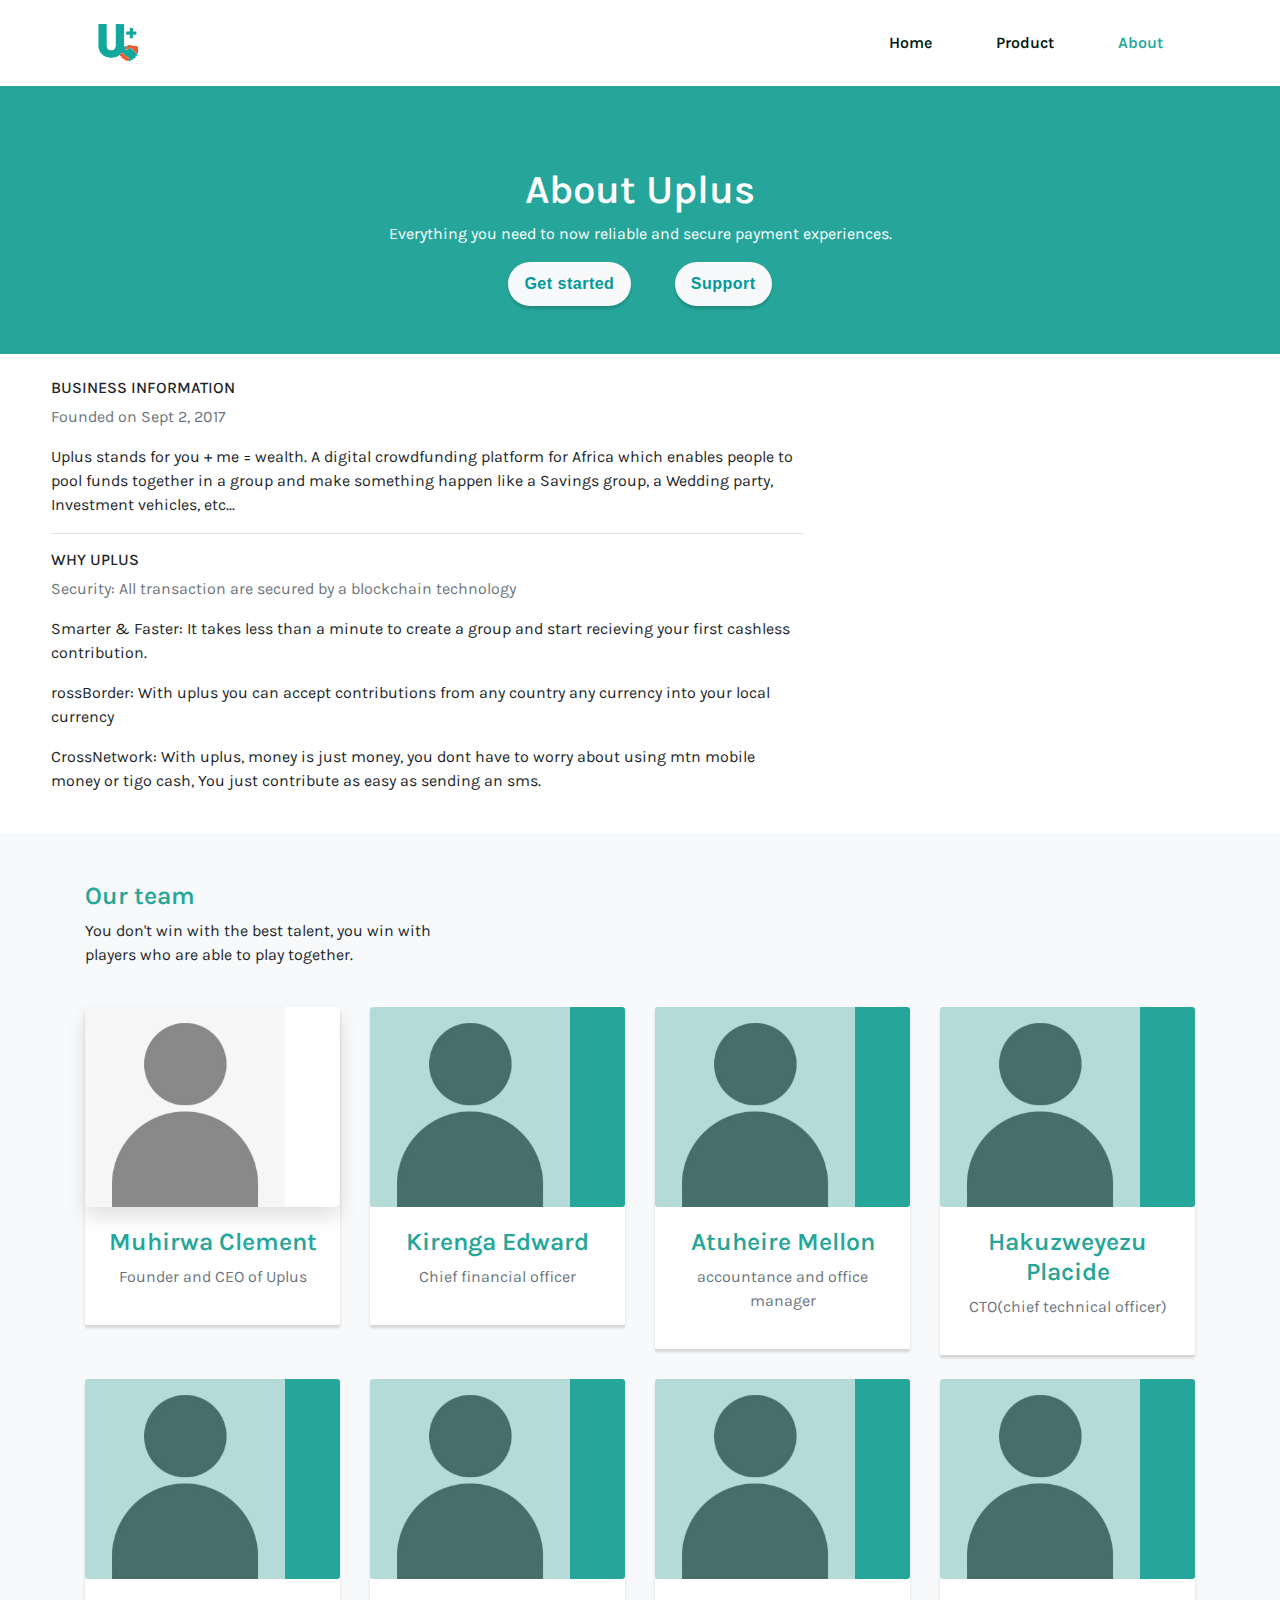
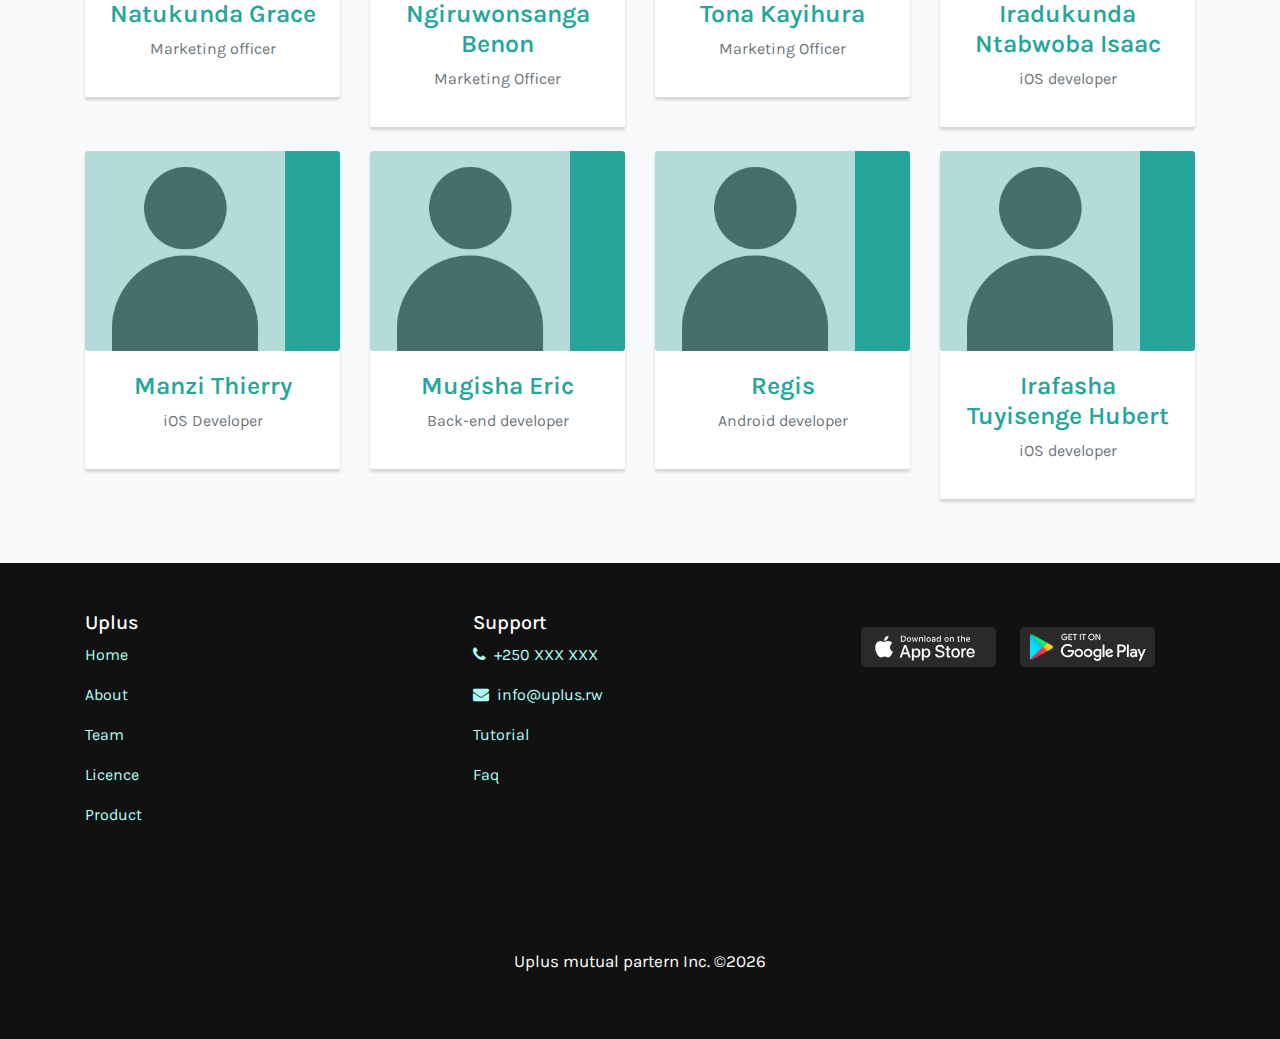
==== about.html @ 8af79e9e "now" ====
<!-- UPLUS MUTUAL PARTERNERS CO. -->

<!DOCTYPE html>
<html lang="en">
<head>
    <meta charset="UTF-8">
    <meta name="viewport" content="width=device-width, initial-scale=1.0">
    <meta http-equiv="X-UA-Compatible" content="ie=edge">
    <title>uplus</title>
    <link rel="stylesheet" href="css/bootstrap.min.css">
    <link rel="stylesheet" href="css/uplusui.css">
    <link rel="stylesheet" href="https://cdnjs.cloudflare.com/ajax/libs/animate.css/3.7.2/animate.min.css">
    <link rel="stylesheet" href="https://stackpath.bootstrapcdn.com/font-awesome/4.7.0/css/font-awesome.min.css">
    <link href="https://fonts.googleapis.com/css?family=Karla:400,700&display=swap" rel="stylesheet">
    <link href="https://fonts.googleapis.com/css?family=Source+Sans+Pro:300,400&display=swap" rel="stylesheet">
</head>
<!--Start of Tawk.to Script-->
<script type="text/javascript">
var Tawk_API=Tawk_API||{}, Tawk_LoadStart=new Date();
(function(){
var s1=document.createElement("script"),s0=document.getElementsByTagName("script")[0];
s1.async=true;
s1.src='https://embed.tawk.to/5d5e4c7f77aa790be3302cd3/default';
s1.charset='UTF-8';
s1.setAttribute('crossorigin','*');
s0.parentNode.insertBefore(s1,s0);
})();
</script>
<!--End of Tawk.to Script-->
<body data-spy="scroll" data-target="#main-nav">
<nav class="navbar navbar-expand-sm fixed-top" id="main-nav">
    <div class="container">
        <a href="#" class="navbar-brand">
          <img src="img/logo_main_3.png" alt="" class="img-fluid" style="height: 60px">
        </a>
        <button class="navbar-toggler" data-toggle="collapse" data-target="#navbarCollapse">
            <i class="fa fa-navicon" style="color:  #26a69a;"></i>
        </button>

        <div class="collapse navbar-collapse" id="navbarCollapse">
            <ul class="navbar-nav ml-auto">
                <li class="nav-item px-4"><a href="index.html" class="nav-link nav-default">Home</a></li>
                <li class="nav-item px-4"><a href="index.html#home-control" class="nav-link nav-default">Product</a></li>
                <li class="nav-item px-4"><a href="about.html" class="nav-link nav-default active">About</a></li>
            </ul>
        </div>

    </div>
</nav>

<section id="main-about" class="py-5 mt-5 bg-success">
      <div class="home-inner">
          <div class="container">
              <div class="justify-content-center">
                    <h3 class="h1 text-center heading-secondary text-white">About Uplus</h3>
                    <p class="text-white text-center paragraph-secondary mb-3">
                      Everything you need to now reliable and secure payment experiences.
                    </p>
                    <div class="d-flex justify-content-center">
                        <div class="px-2">
                           <a href="tutorial.html" class="nav-link nav-default btn btn-success btn-rounded bg-light"><font color="009999">Get started</font></a>
                        </div>
                        &nbsp;&nbsp;&nbsp;&nbsp;&nbsp;&nbsp;&nbsp;<div class="px-2">
                           <a href="support.html" class="nav-link nav-default btn btn-success btn-rounded bg-light"><font color="009999">Support</font></a>
                        </div>
                    </div>
              </div>
         </div>
      </div>
</section>

<section>
      <div class="container-fluid">
          <div class="row">
              <div class="col-xl-8 col-lg-8 col-md-7 py-4">
                    <div class="row justify-content-center">
                       <div class="col-md-11">
                          <h6 >BUSINESS INFORMATION</h6>

                          <p class="text-muted"> Founded on Sept 2, 2017</p>
                          <p>
                            Uplus stands for you + me = wealth. A digital crowdfunding platform for Africa which enables people to pool funds together in a group and make something happen like a Savings group, a Wedding party, Investment vehicles, etc...
                          </p>
                          <hr class="mb-3">
                          <h6 class="mb-2">WHY UPLUS</h6>
                        
                          <p class="text-muted">Security: All transaction are secured by a blockchain technology</p>
                          <p>
                            Smarter & Faster: It takes less than a minute to create a group and start recieving your first cashless contribution.
                          </p>
                          <p>
                            rossBorder: With uplus you can accept contributions from any country any currency into your local currency
                          </p>
                          <p>
                            CrossNetwork: With uplus, money is just money, you dont have to worry about using mtn mobile money or tigo cash, You just contribute as easy as sending an sms.
                          </p>
                       </div>
                    </div>
              </div>
             <!--  <div class="left-about col-xl-3 col-lg-4 col-md-5 py-2 d-none d-lg-block">
              </div> -->
          </div>
      </div>
</section>


<section id="team" class="py-5 bg-light">
    <div class="container">
          <div class="row mb-3">
              <div class="col-md-4">
                  <h3 class="heading-tertiary">Our team</h3>
                  <p class="paragraph-primary">
                    You don't win with the best talent, you win with players who are able to play together.
                  </p>
              </div>
          </div>
          <div class="row">
              <div class="col-md-3">
                  <div class="card card-default">
                    
                      <div class="card-team">
                          <img src="avatar.jpeg" class="img-card-top img-fluid img-card">
                      </div>                     
                      <div class="card-body text-center">
                          <h3 class="heading-tertiary">Muhirwa Clement</h3>
                          <p class="paragraph-secondary text-muted">Founder and CEO of Uplus</p>
                      </div>
                  </div>
              </div>
              <div class="col-md-3">
                  <div class="card card-default">
                      <div class="card-img">
                          <img src="avatar.jpeg" class="img-card-top img-fluid img-card">
                      </div>
                      <div class="card-body text-center">
                          <h3 class="heading-tertiary">Kirenga Edward </h3>
                          <p class="paragraph-secondary text-muted">Chief financial officer</p>
                      </div>
                  </div>
              </div>
              <div class="col-md-3">
                  <div class="card card-default">
                     <div class="card-img">
                          <img src="avatar.jpeg" class="img-card-top img-fluid img-card">
                      </div>
                      <div class="card-body text-center">
                          <h3 class="heading-tertiary">Atuheire Mellon</h3>
                          <p class="paragraph-secondary text-muted">accountance and office manager</p>
                      </div>
                  </div>
              </div>
              <div class="col-md-3">
                  <div class="card card-default">
                      <div class="card-img">
                          <img src="avatar.jpeg" class="img-card-top img-fluid img-card">
                      </div>

                      <div class="card-body text-center">
                          <h3 class="heading-tertiary">Hakuzweyezu Placide</h3>
                          <p class="paragraph-secondary text-muted">CTO(chief technical officer)</p>
                      </div>
                  </div>
              </div>
              <div class="col-md-3">
                  <div class="card card-default">
                      <div class="card-img">
                          <img src="avatar.jpeg" class="img-card-top img-fluid img-card">
                      </div>
                      <div class="card-body text-center">
                          <h3 class="heading-tertiary">Natukunda Grace</h3>
                          <p class="paragraph-secondary text-muted">Marketing officer</p>
                      </div>
                  </div>
              </div>
              <div class="col-md-3">
                  <div class="card card-default">
                      <div class="card-img">
                          <img src="avatar.jpeg" class="img-card-top img-fluid img-card">
                      </div>
                      <div class="card-body text-center">
                          <h3 class="heading-tertiary">Ngiruwonsanga Benon </h3>
                          <p class="paragraph-secondary text-muted">Marketing Officer</p>
                      </div>
                  </div>
              </div>

                            <div class="col-md-3">
                  <div class="card card-default">
                      <div class="card-img">
                          <img src="avatar.jpeg" class="img-card-top img-fluid img-card">
                      </div>
                      <div class="card-body text-center">
                          <h3 class="heading-tertiary">Tona Kayihura</h3>
                          <p class="paragraph-secondary text-muted">Marketing Officer</p>
                      </div>
                  </div>
              </div>


                <div class="col-md-3">
                  <div class="card card-default">
                      <div class="card-img">
                          <img src="avatar.jpeg" class="img-card-top img-fluid img-card">
                      </div>
                      <div class="card-body text-center">
                          <h3 class="heading-tertiary">Iradukunda Ntabwoba Isaac</h3>
                          <p class="paragraph-secondary text-muted">iOS developer</p>
                      </div>
                  </div>
                </div>

               <div class="col-md-3">
                  <div class="card card-default">
                      <div class="card-img">
                          <img src="avatar.jpeg" class="img-card-top img-fluid img-card">
                      </div>
                      <div class="card-body text-center">
                          <h3 class="heading-tertiary">Manzi Thierry</h3>
                          <p class="paragraph-secondary text-muted">iOS Developer</p>
                      </div>
                  </div>
              </div>
               <div class="col-md-3">
                  <div class="card card-default">
                      <div class="card-img">
                          <img src="avatar.jpeg" class="img-card-top img-fluid img-card">
                      </div>
                      <div class="card-body text-center">
                          <h3 class="heading-tertiary">Mugisha Eric</h3>
                          <p class="paragraph-secondary text-muted">Back-end developer</p>
                      </div>
                  </div>
              </div>

              <div class="col-md-3">
                  <div class="card card-default">
                      <div class="card-img">
                          <img src="avatar.jpeg" class="img-card-top img-fluid img-card">
                      </div>
                      <div class="card-body text-center">
                          <h3 class="heading-tertiary"> Regis</h3>
                          <p class="paragraph-secondary text-muted">Android developer</p>
                      </div>
                  </div>
              </div>
              <div class="col-md-3">
                  <div class="card card-default">
                      <div class="card-img">
                          <img src="avatar.jpeg" class="img-card-top img-fluid img-card">
                      </div>
                      <div class="card-body text-center">
                          <h3 class="heading-tertiary">Irafasha Tuyisenge Hubert</h3>
                          <p class="paragraph-secondary text-muted">iOS developer</p>
                      </div>
                  </div>
                </div>
                      </div>
                  </div>
              </div>
          </div>
    </div>
</section>
<!-- <section id="maps">
  <div class="mapouter"><div class="gmap_canvas"><iframe width="1080" height="1080" id="gmap_canvas" src="https://maps.google.com/maps?q=uplus%20rwanda&t=&z=17&ie=UTF8&iwloc=&output=embed" frameborder="0" scrolling="no" marginheight="0" marginwidth="0"></iframe><a href="https://www.pureblack.de/beste-wordpress-themes/"></a></div><style>.mapouter{position:relative;text-align:right;height:1080px;width:1080px;}.gmap_canvas {overflow:hidden;background:none!important;height:1080px;width:1080px;}</style></div>
</section> -->




<footer id="main-footer" class="bg-dark py-5">
    <div class="container">
        <div class="row" style="margin-bottom: 70px;">
            <div class="col-lg-4 mr-2 mb-2">
                    <h5 class="mb-2">Uplus</h5>
                    <ul class="list-unstyled" id="footer-nav">
                            <li class="list-item mb-3">
                                <a href="index.html#main-home" class="list-link">Home</a>
                            </li>
                            <li class="list-item mb-3">
                                    <a href="" class="list-link">About</a>
                            </li>
                            <li class="list-item mb-3">
                                    <a href="" class="list-link">Team</a>
                            </li>
                            <li class="list-item mb-3">
                                    <a href="" class="list-link">Licence</a>
                            </li>
                            <li class="list-item mb-3">
                                    <a href="index.html#home-control" class="list-link">Product</a>
                            </li>
                    </ul>
            </div>
            <div class="col-lg-4 mr-2 mb-2">
                    <h5 class="mb-2">Support</h5>
                    <ul class="list-unstyled">
                            <li class="list-item mb-3">
                                <a href="" class="list-link"><i class="fa fa-phone"></i>&nbsp; +250 XXX XXX</a>
                            </li>
                            <li class="list-item mb-3">
                                    <a href="info@uplus.rw" class="list-link"><i class="fa fa-envelope"></i>&nbsp; info@uplus.rw</a>
                            </li>
                            <li class="list-item mb-3">
                                    <a href="tutorial.html" class="list-link"> Tutorial</a>
                            </li>
                            <li class="list-item mb-3">
                                    <a href="" class="list-link">Faq</a>
                            </li>
                    </ul>
            </div>
            <div class="col-lg-2 mr-2 mb-2">



                    <div class="d-flex mt-3">
                        <a href="#" class="mr-4">
                            <img src="img/apple-store-en.svg" alt="" >
                        </a>
                         <a href="#">
                             <img src="img/google-store-en.svg" alt="" >
                         </a>
                    </div>
            </div>
    </div>
    <br>
    <div class="copyright mt-1">
        <p class="lead text-center copyright-1">Uplus mutual partern Inc. &copy;<span id="year"></span></p>
    </div>
</footer>

<script src="css/jquery.min.js"></script>
<script src="css/bootstrap.bundle.min.js"></script>
<script src="https://cdnjs.cloudflare.com/ajax/libs/wow/1.1.2/wow.min.js"></script>
<script src="js/app.js"></script>
</body>
</html>
---- css/uplusui.css ----
body{
    font-family: Karla,sans-serif;
}


/* SECTIONS */

.home-inner{
    padding-top:70px;
}
.navbar{
    /* background: #0c9b4f0e; */
   background: rgb(255, 255, 255);
}

#main-home{
    background:  rgba(255, 255, 255, 0.959);
}

#home-groups{
    background: rgba(12, 155, 79, 0.198);
    padding-top: 60px;
    padding-bottom: 20px;
}

#home-control{
    background: rgba(255, 255, 255, 0.767);
    border-top: 2px dashed #f5f5f5;
    padding-top: 60px;
    padding-bottom: 60px;
}

#home-providers{
    background-color: #26a69a;
    padding-top: 30px;
    padding-bottom: 30px;
    /* border-top: 3px dashed #f5f5f5; */
}

#home-providers .heading-secondary{
    color: #fff !important;
}

#home-providers .paragraph-secondary{
    color: #fff !important;
}

#form-inner{
    padding-top: 90px;
}

.bg-dark{
    background-color: #111;
    color: #fff;
}

/* TYPOGRAPH */
.heading-primary{
    font-size: 65px;
    font-weight: 800;
    color: rgb(1, 24, 12);
}

.heading-secondary{
    font-size: 40px;
    font-weight: 600;
    color: rgb(1, 24, 12);
}

.heading-tertiary{
     font-size: 25px;
    font-weight: 600;
    color:#26a69a;
}

.paragrap-primary{
    font-size: 30px;
    font-family: Source Sans Pro;
    font-weight: 300;
    letter-spacing: 1px;
}

.paragrap-secondary{
    font-size: 17px;
    font-family: Source Sans Pro;
    font-weight: 400;
    letter-spacing: 1px;
}

.icon-primary{
    color: #26a69a;
}

.list-dark{
    font-weight: 800;
    font-family: Source Sans Pro,sans-serif;
}

.nav-default{
    color: rgb(1, 24, 12);
    font-weight: 600;
}

.nav-link.active{
    color:#26a69a;
}

#main-footer .list-item .list-link{
    color:#aefff7;
    font-weight: 400;
}

#main-footer .list-item .list-link:hover{
    border-bottom: 1px dashed #aefff7; 
    text-decoration: none;
    color:#aefff7;
    font-weight: 400;
}

.left-about{
    background-image: url(../img/car2.jpg);
    width: 100%;
    background-position: center;
    background-size: cover;
}

.copyright-1{
    font-weight: 400;
    font-size: 17px;
}

.btn-success{
    text-decoration: none;
    color: #fff;
    background-color: #26a69a;
    text-align: center;
    letter-spacing: .5px;
    border: none;
    border-radius: 5px;
    font-family: Nunito,sans-serif;
    font-weight:600;
    box-shadow: 0 0 0 0 rgba(0, 0, 0, 0.144), 0 3px 3px 0 rgba(0, 0, 0, 0.15) !important;
    padding: .263rem .85rem;
    border: 1px solid transparent;
}
.bg-success{
     background-color: #26a69a !important;
}
.text-success{
    color: #26a69a !important;
}

.btn{
     padding: .563rem .95rem !important;
}

.btn-rounded{
    border-radius: 100px;
}

.btn-app{
    text-decoration: none;
    color: #fff;
    font-size: 14px;
    text-align: center;
    letter-spacing: .5px;
    color:#021a17;
    font-weight: 500;
    border-radius: 100px;
    border: 1px solid #078073;
    font-family: Nunito,sans-serif;
    font-weight:600;
    padding: .863rem 3rem;
}

.btn-app:hover{
    background:#078073;
    color: #fff;
    border: 1px solid transparent;
    box-shadow: 0 0 0 0 rgba(0, 0, 0, 0.144), 0 3px 3px 0 rgba(0, 0, 0, 0.15) !important;
}

.btn-success:hover{
    border:1px dashed #aefff7;
    background: #03463f;
}

.btn-white{
    text-decoration: none;
    color:#26a69a;
    background-color: #fff;
    text-align: center;
    letter-spacing: .5px;
    border: none;
    border-radius: 4px;
    font-family: Nunito,sans-serif;
    font-weight:600;
    padding: .363rem .85rem;
    box-shadow: 0 0 0 0 rgba(0, 0, 0, 0.144), 0 3px 3px 0 rgba(0, 0, 0, 0.15) !important;
}

/* DIVISIONS */
.card-default{
    position: relative;
    margin: 0.5rem 0 1rem 0;
    background-color: #fff;
    box-shadow: 0 0 0 0 rgba(0, 0, 0, 0.144), 0 3px 3px 0 rgba(0, 0, 0, 0.15) !important;
    border-radius: 2px;
    border:none;
}

.form-default{
    border:none;
    border-radius:0 !important;
   border-bottom: 1px solid #26a69a !important;
   font-family: Fira sans,sans-serif;
   font-size: 20px;
}

.form-default::placeholder{
    color: #0f5c54;
    font-family: Nunito,sans-serif;
    font-size: 16px;
}

.form-default:focus{
    color:#011413;
    background-color: transparent;
    border-color: transparent;
    outline: 0;
    box-shadow: none !important;
}

.uplus-card-header{
    background: #fff;
    box-shadow: 0 0 0 0 rgba(0, 0, 0, 0.068), 0 3px 3px 0 rgba(0, 0, 0, 0.089) !important;
    border: none;
}

.uplus-card-header a{
    color: #26a69a;
    font-weight: 700;
    text-transform: uppercase;
    font-size: 13px;
}

.uplus-card-body{
    background: rgba(241, 240, 240, 0.815);
    box-shadow: 0 0 0 0 rgba(0, 0, 0, 0.068), 0 3px 3px 0 rgba(0, 0, 0, 0.089) !important;
    font-size: 15px;
    font-weight: 500;
}

/* .img-showcase{
    transform:rotate(-360deg);
} */

#accordion .card{
    border: 1px solid #aefff73a;
}

.img-card{
    height: 200px;
    opacity: .7;
}

.card-team{
    border: none;
    background: #fff;
    position: relative;
    border-radius: 5px;
    box-shadow: 0 10px 20px rgba(0,0,0,0.125);
}


.card-img{
    background: #26a69a;
}

.slick-arrow{
   background: #26a69a !important;
}




/*media queries*/
@media(max-width : 768px){
    .heading-primary{
        font-size: 40px;
    }

    .heading-secondary{
        font-size: 20px;
    }

    .paragraph-primary{
        font-size: 18px;
    }

    .paragraph-secondary{
        font-size: 17px;
    }

    .home-inner{
        padding-top: 10px;
    }

    .img-showcase{
        width: 90%;
    }

    .h5{
        font-size: 1.10rem;
    }

    .btn-success{
        padding: .163rem .45rem;
        font-size: 18px;
        text-transform: lowercase;
    }

    .img-tuto{
        width: 50%;
        display: block;
        margin: 0 auto;
    }
}

a:hover{
    text-decoration: none;
}

.h5{
    padding-bottom: 6px;
    border-bottom: 1px solid #fff;
}


@media(max-width:890px){
    .heading-primary{
        font-size: 45px;
    }

    .paragraph-primary{
        font-size: 20px;
    }
    .heading-secondary{
        font-size: 20px;
    }

    .home-inner{
        padding-top: 30px;
    }
    .img-showcase{
        width: 80%;
    }

    .btn-app{
        padding: .663rem 1rem;
    }
    .btn-success{
        padding: .263rem .65rem;
        font-size: 18px;
        text-transform: lowercase;
    }

    .img-main{
        display: block;
        margin: 0 auto;
    }
}

.img-main{
    width: 80%;
}

@media(max-width:1024px){
    .heading-primary{
        font-size: 45px;
    }

    .paragraph-primary{
        font-size: 20px;
    }

    .heading-secondary{
        font-size: 20px;
    }

    .home-inner{
        padding-top: 30px;
    }
    .img-showcase{
        width: 80%;
    }
}
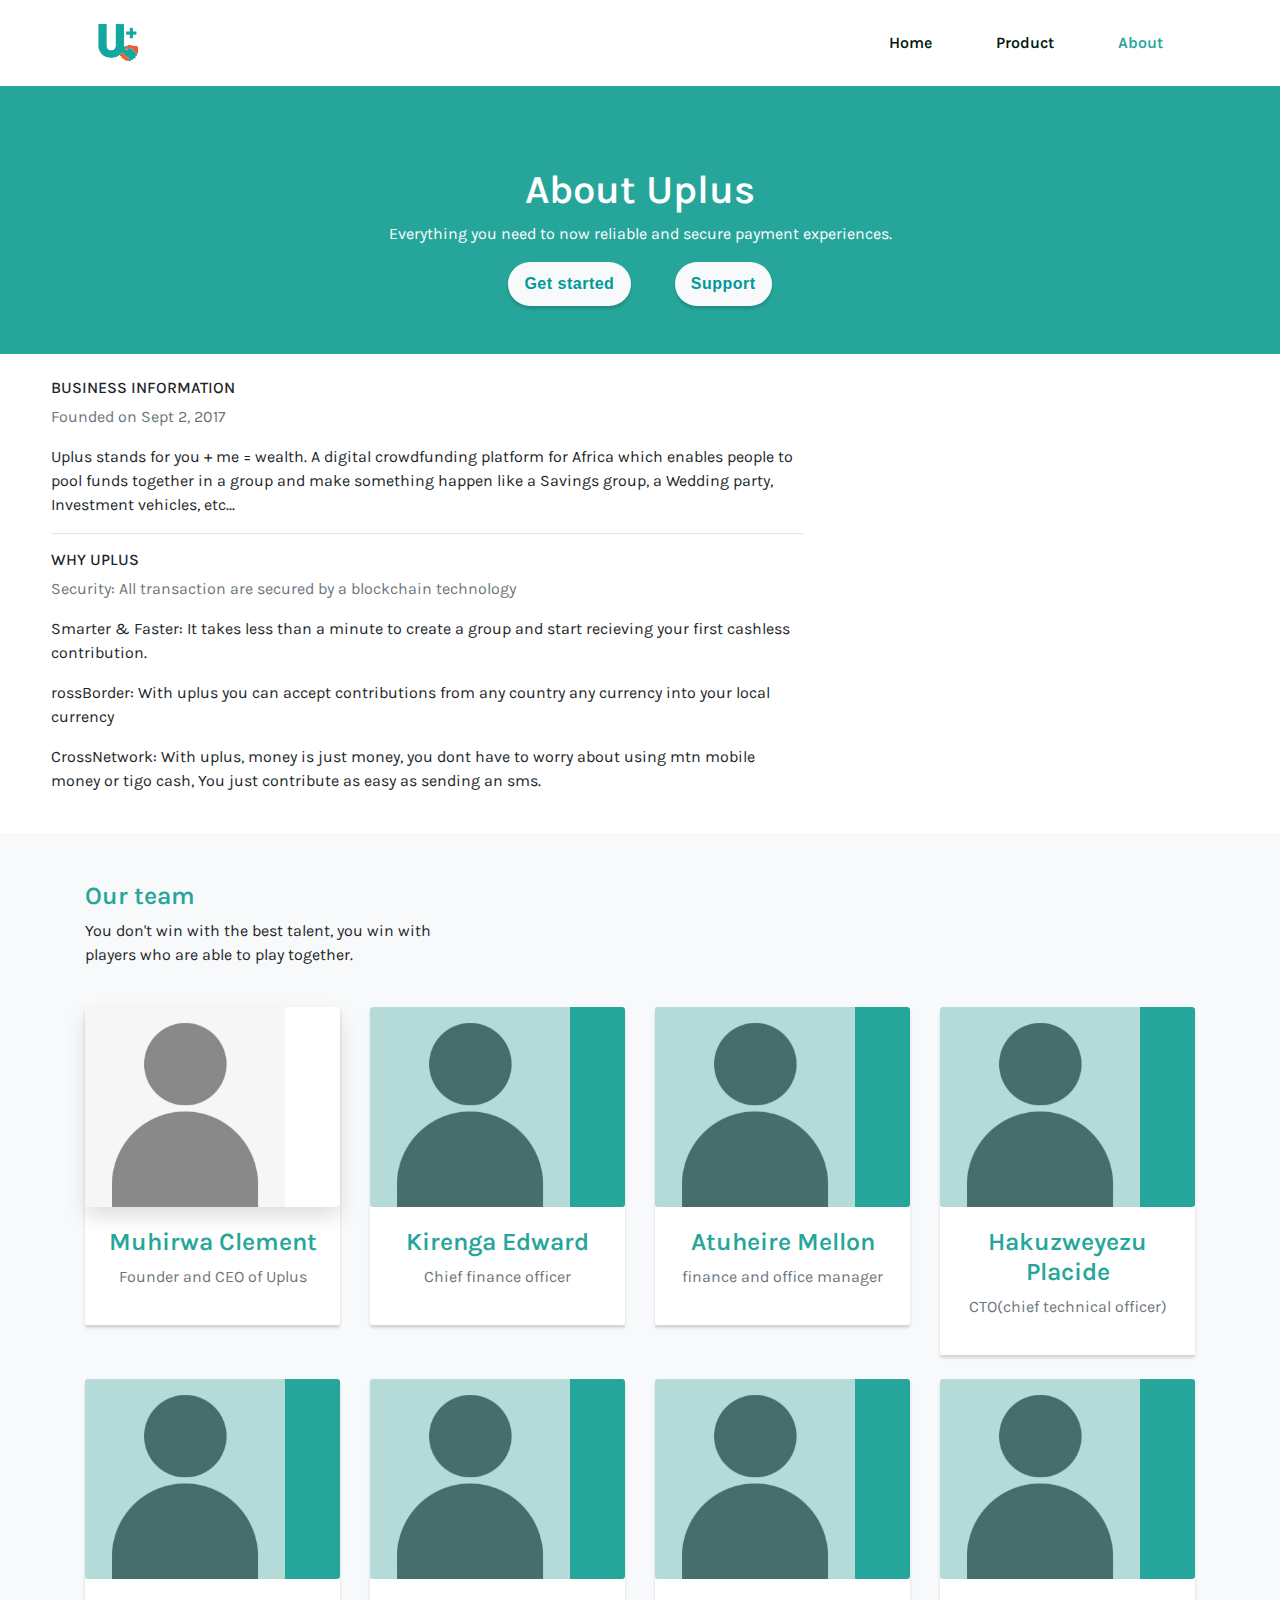
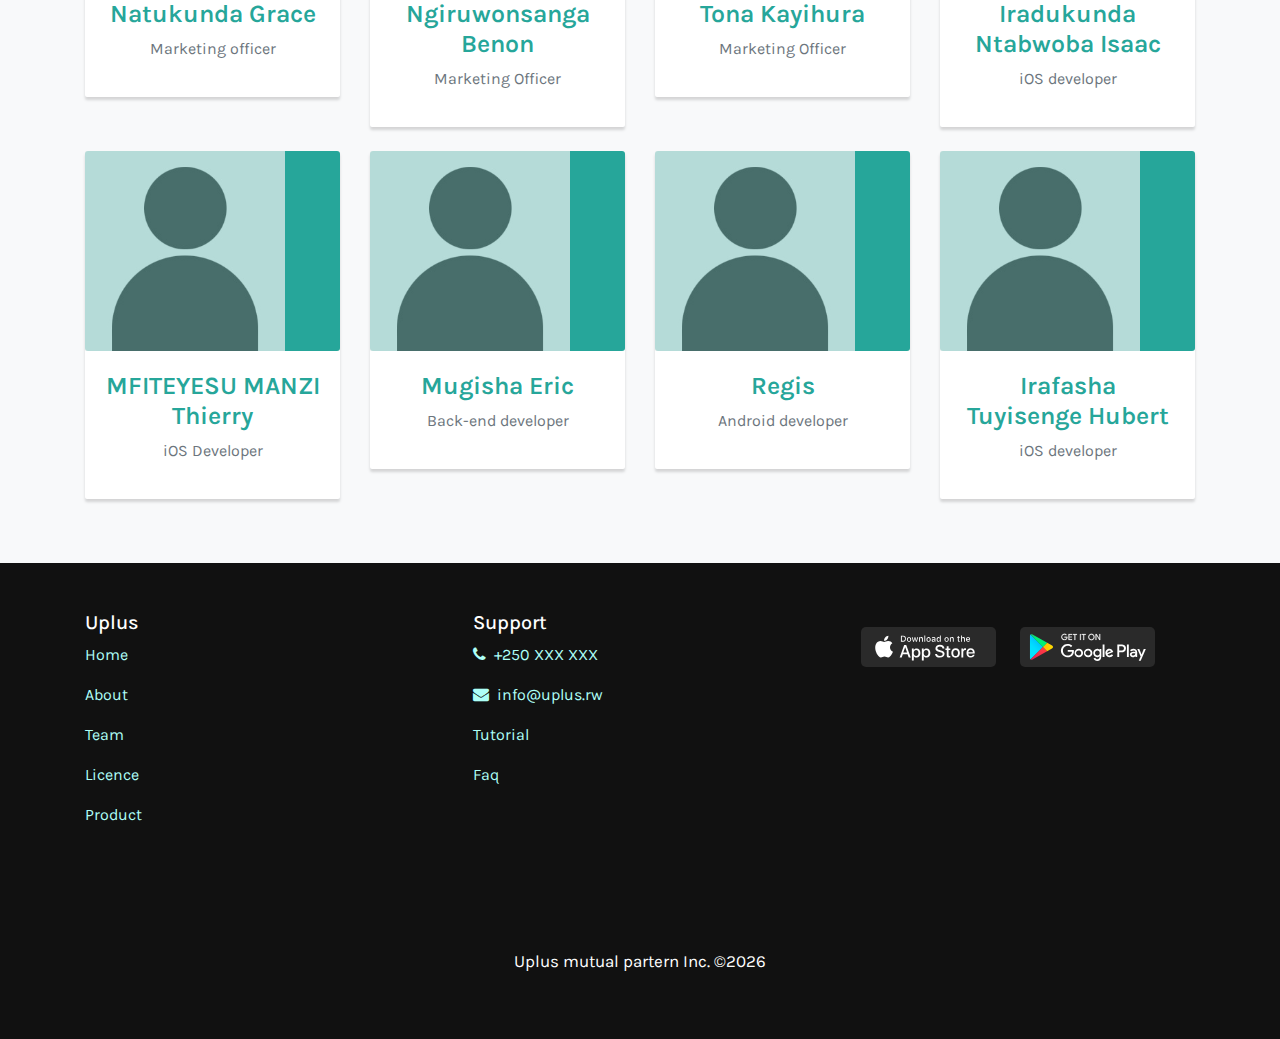
==== commit c5f16171: "now" ====
--- a/about.html
+++ b/about.html
@@ -135,7 +135,7 @@
                       </div>
                       <div class="card-body text-center">
                           <h3 class="heading-tertiary">Kirenga Edward </h3>
-                          <p class="paragraph-secondary text-muted">Chief financial officer</p>
+                          <p class="paragraph-secondary text-muted">Chief finance officer</p>
                       </div>
                   </div>
               </div>
@@ -146,7 +146,7 @@
                       </div>
                       <div class="card-body text-center">
                           <h3 class="heading-tertiary">Atuheire Mellon</h3>
-                          <p class="paragraph-secondary text-muted">accountance and office manager</p>
+                          <p class="paragraph-secondary text-muted">finance and office manager</p>
                       </div>
                   </div>
               </div>
@@ -216,7 +216,7 @@
                           <img src="avatar.jpeg" class="img-card-top img-fluid img-card">
                       </div>
                       <div class="card-body text-center">
-                          <h3 class="heading-tertiary">Manzi Thierry</h3>
+                          <h3 class="heading-tertiary">MFITEYESU MANZI Thierry</h3>
                           <p class="paragraph-secondary text-muted">iOS Developer</p>
                       </div>
                   </div>
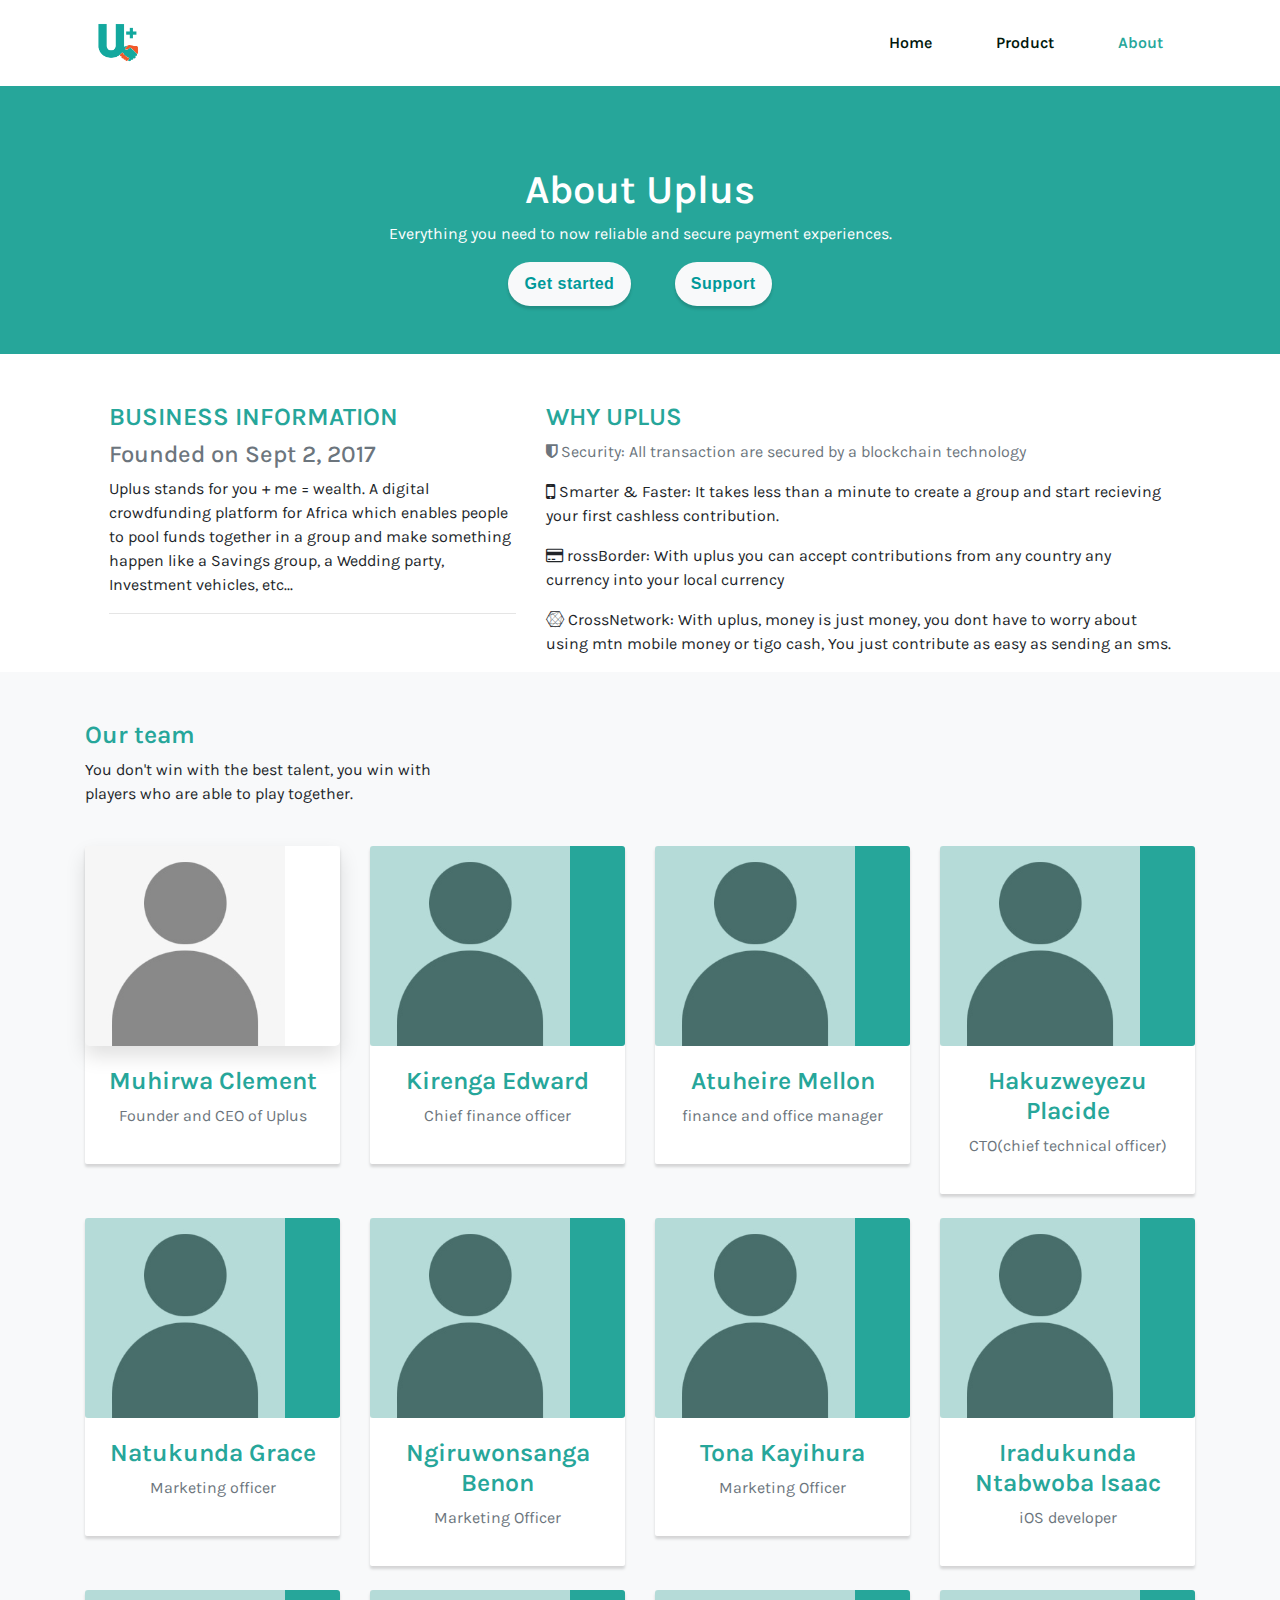
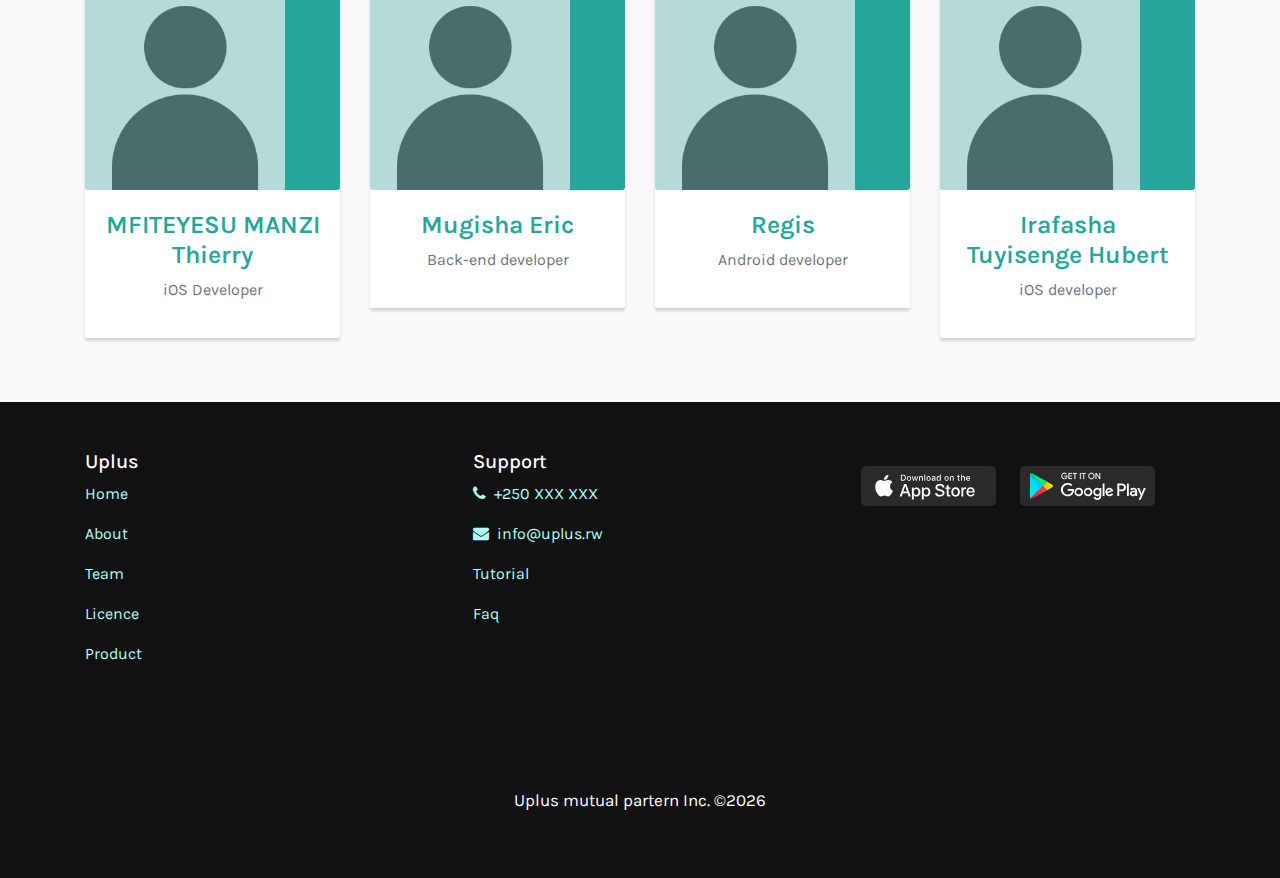
==== commit 0ebf29a2: "push new" ====
--- a/about.html
+++ b/about.html
@@ -14,6 +14,7 @@
     <link rel="stylesheet" href="https://stackpath.bootstrapcdn.com/font-awesome/4.7.0/css/font-awesome.min.css">
     <link href="https://fonts.googleapis.com/css?family=Karla:400,700&display=swap" rel="stylesheet">
     <link href="https://fonts.googleapis.com/css?family=Source+Sans+Pro:300,400&display=swap" rel="stylesheet">
+    <link rel="icon" href="img/logo_main_3.png">
 </head>
 <!--Start of Tawk.to Script-->
 <script type="text/javascript">
@@ -68,36 +69,39 @@
               </div>
          </div>
       </div>
-</section>
+</section><br><br>
 
 <section>
       <div class="container-fluid">
           <div class="row">
-              <div class="col-xl-8 col-lg-8 col-md-7 py-4">
+              <!-- <div class="col-xl-8 col-lg-8 col-md-7 py-4"> -->
                     <div class="row justify-content-center">
-                       <div class="col-md-11">
-                          <h6 >BUSINESS INFORMATION</h6>
-
-                          <p class="text-muted"> Founded on Sept 2, 2017</p>
-                          <p>
+                        <div class="col-md-4">
+                          <h3 class="heading-tertiary">BUSINESS INFORMATION</h3>
+
+                          <p class="text-muted h4"> Founded on Sept 2, 2017</p>
+                          <p class="">
                             Uplus stands for you + me = wealth. A digital crowdfunding platform for Africa which enables people to pool funds together in a group and make something happen like a Savings group, a Wedding party, Investment vehicles, etc...
                           </p>
-                          <hr class="mb-3">
-                          <h6 class="mb-2">WHY UPLUS</h6>
+                          <hr class="mb-6">
+                        </div>
+                        <div class="col-md-6">  
+                          <h3 class="heading-tertiary">WHY UPLUS</h3>
                         
-                          <p class="text-muted">Security: All transaction are secured by a blockchain technology</p>
+                          <p class="text-muted">
+                            <i class="fa fa-shield"></i> Security: All transaction are secured by a blockchain technology</p>
                           <p>
-                            Smarter & Faster: It takes less than a minute to create a group and start recieving your first cashless contribution.
+                            <i class="fa fa-mobile fa-lg"></i> Smarter & Faster: It takes less than a minute to create a group and start recieving your first cashless contribution.
                           </p>
                           <p>
-                            rossBorder: With uplus you can accept contributions from any country any currency into your local currency
+                            <i class="fa fa-credit-card"></i> rossBorder: With uplus you can accept contributions from any country any currency into your local currency
                           </p>
                           <p>
-                            CrossNetwork: With uplus, money is just money, you dont have to worry about using mtn mobile money or tigo cash, You just contribute as easy as sending an sms.
+                            <i class="fa fa-connectdevelop"></i> CrossNetwork: With uplus, money is just money, you dont have to worry about using mtn mobile money or tigo cash, You just contribute as easy as sending an sms.
                           </p>
                        </div>
                     </div>
-              </div>
+              <!-- </div> -->
              <!--  <div class="left-about col-xl-3 col-lg-4 col-md-5 py-2 d-none d-lg-block">
               </div> -->
           </div>
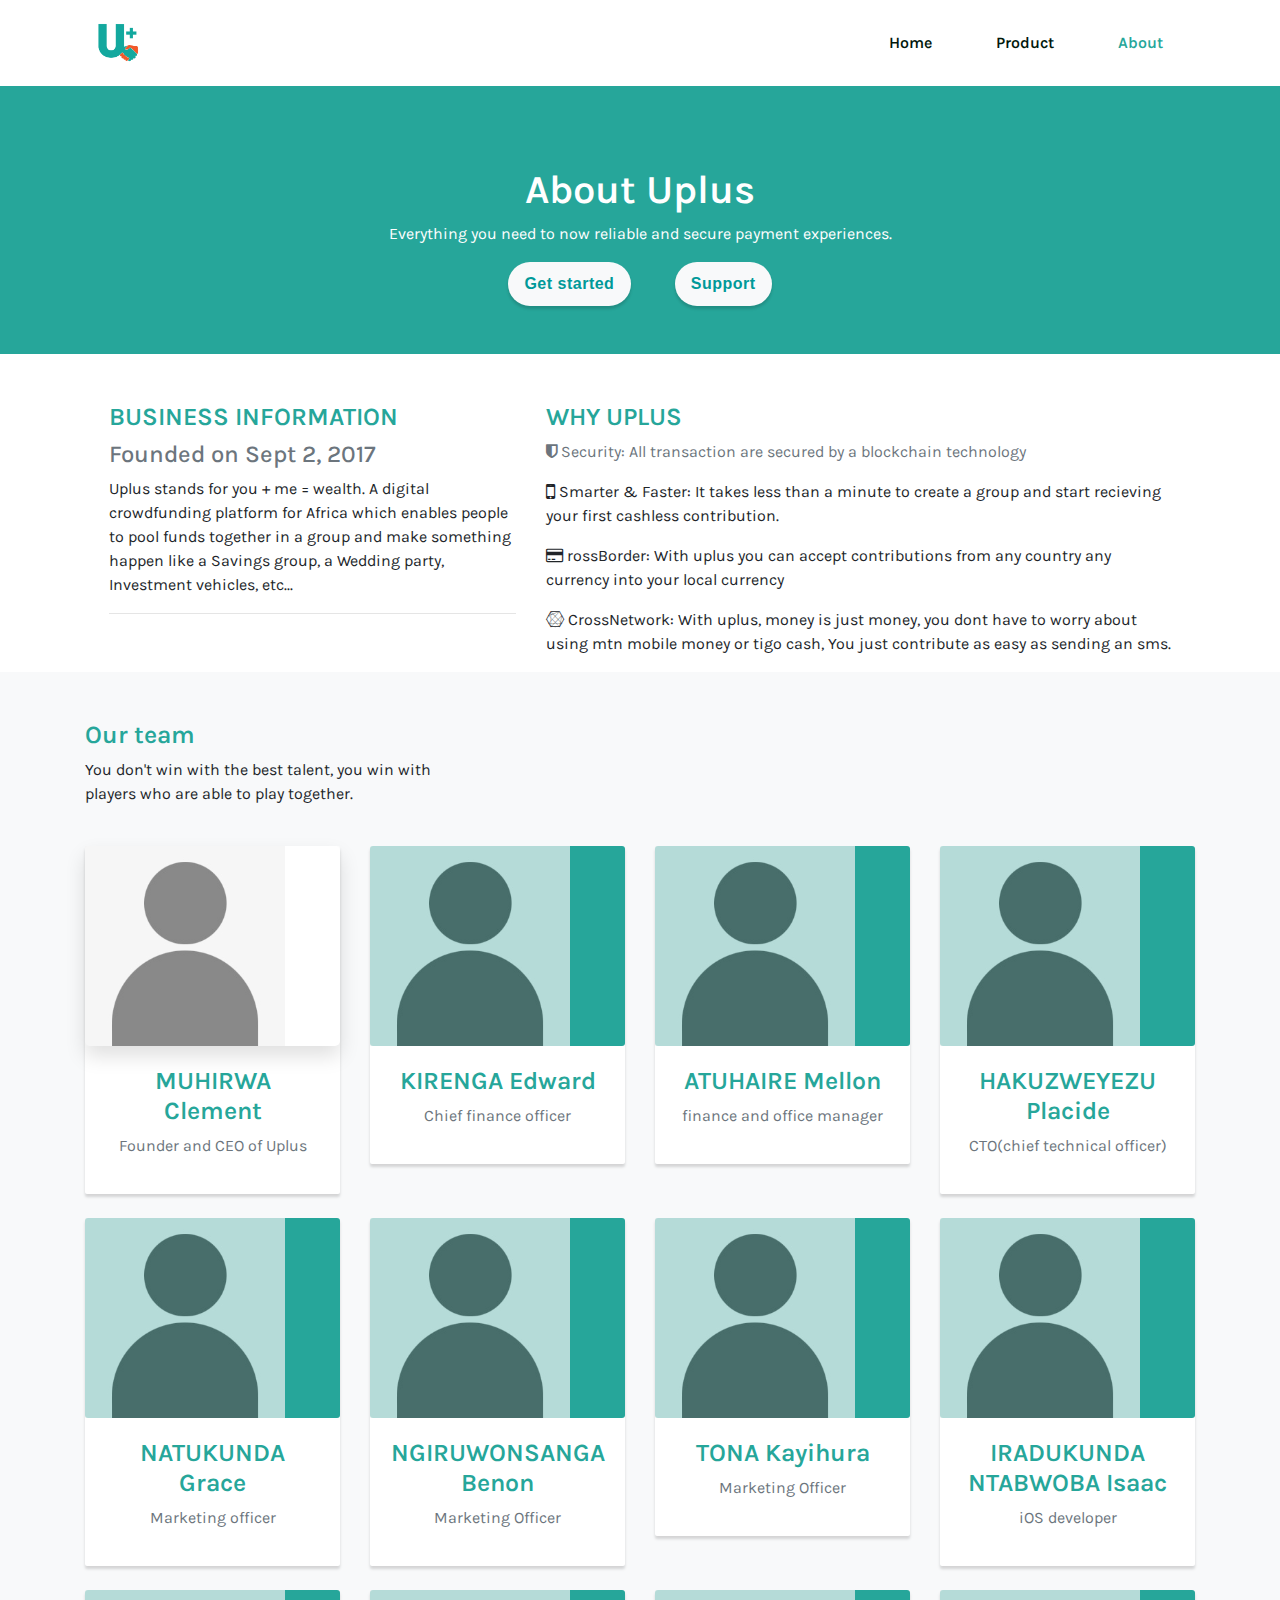
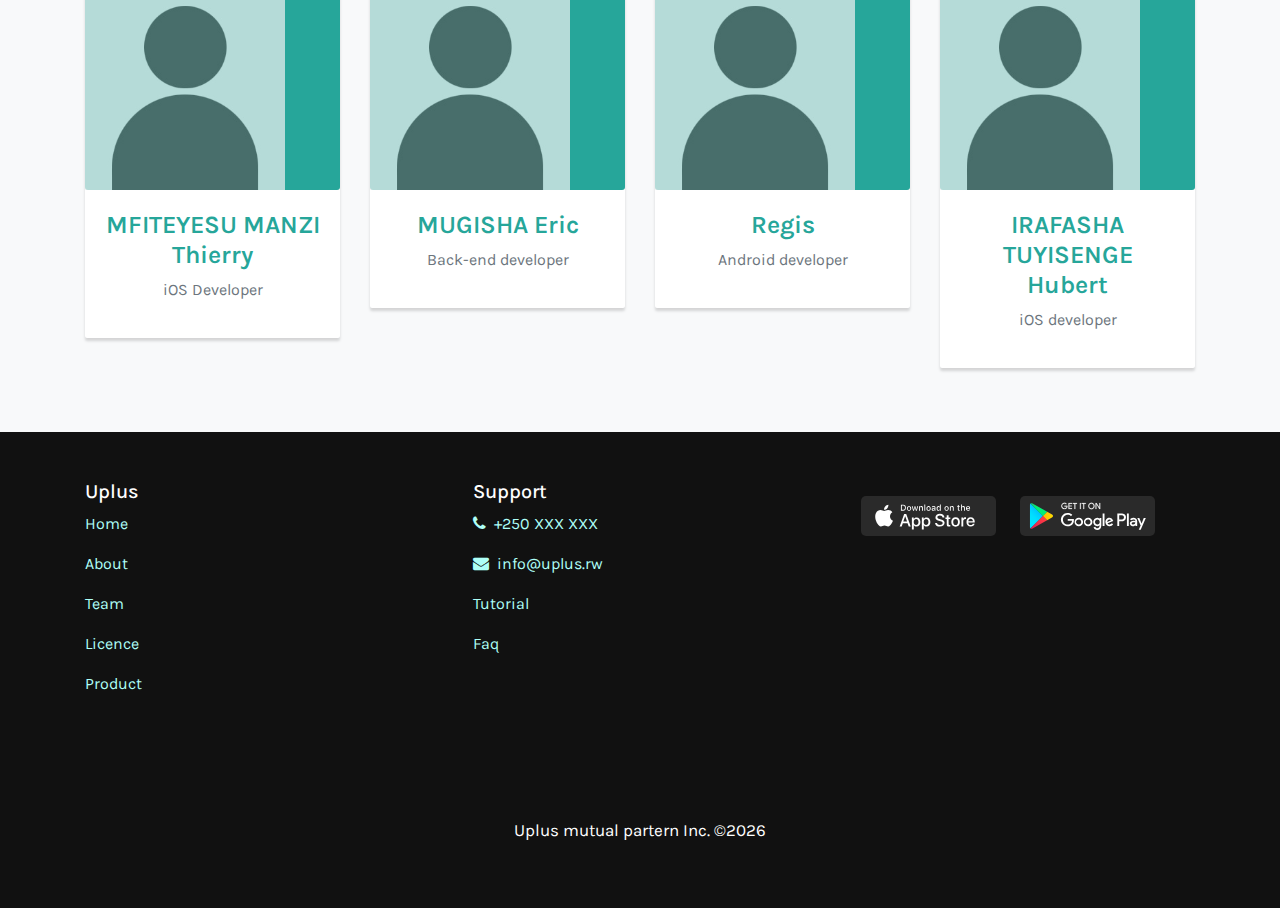
==== commit acccb76b: "changes" ====
--- a/about.html
+++ b/about.html
@@ -127,7 +127,7 @@
                           <img src="avatar.jpeg" class="img-card-top img-fluid img-card">
                       </div>                     
                       <div class="card-body text-center">
-                          <h3 class="heading-tertiary">Muhirwa Clement</h3>
+                          <h3 class="heading-tertiary">MUHIRWA Clement</h3>
                           <p class="paragraph-secondary text-muted">Founder and CEO of Uplus</p>
                       </div>
                   </div>
@@ -138,7 +138,7 @@
                           <img src="avatar.jpeg" class="img-card-top img-fluid img-card">
                       </div>
                       <div class="card-body text-center">
-                          <h3 class="heading-tertiary">Kirenga Edward </h3>
+                          <h3 class="heading-tertiary">KIRENGA Edward </h3>
                           <p class="paragraph-secondary text-muted">Chief finance officer</p>
                       </div>
                   </div>
@@ -149,7 +149,7 @@
                           <img src="avatar.jpeg" class="img-card-top img-fluid img-card">
                       </div>
                       <div class="card-body text-center">
-                          <h3 class="heading-tertiary">Atuheire Mellon</h3>
+                          <h3 class="heading-tertiary">ATUHAIRE Mellon</h3>
                           <p class="paragraph-secondary text-muted">finance and office manager</p>
                       </div>
                   </div>
@@ -161,7 +161,7 @@
                       </div>
 
                       <div class="card-body text-center">
-                          <h3 class="heading-tertiary">Hakuzweyezu Placide</h3>
+                          <h3 class="heading-tertiary">HAKUZWEYEZU Placide</h3>
                           <p class="paragraph-secondary text-muted">CTO(chief technical officer)</p>
                       </div>
                   </div>
@@ -172,7 +172,7 @@
                           <img src="avatar.jpeg" class="img-card-top img-fluid img-card">
                       </div>
                       <div class="card-body text-center">
-                          <h3 class="heading-tertiary">Natukunda Grace</h3>
+                          <h3 class="heading-tertiary">NATUKUNDA Grace</h3>
                           <p class="paragraph-secondary text-muted">Marketing officer</p>
                       </div>
                   </div>
@@ -183,7 +183,7 @@
                           <img src="avatar.jpeg" class="img-card-top img-fluid img-card">
                       </div>
                       <div class="card-body text-center">
-                          <h3 class="heading-tertiary">Ngiruwonsanga Benon </h3>
+                          <h3 class="heading-tertiary">NGIRUWONSANGA Benon </h3>
                           <p class="paragraph-secondary text-muted">Marketing Officer</p>
                       </div>
                   </div>
@@ -195,7 +195,7 @@
                           <img src="avatar.jpeg" class="img-card-top img-fluid img-card">
                       </div>
                       <div class="card-body text-center">
-                          <h3 class="heading-tertiary">Tona Kayihura</h3>
+                          <h3 class="heading-tertiary">TONA Kayihura</h3>
                           <p class="paragraph-secondary text-muted">Marketing Officer</p>
                       </div>
                   </div>
@@ -208,7 +208,7 @@
                           <img src="avatar.jpeg" class="img-card-top img-fluid img-card">
                       </div>
                       <div class="card-body text-center">
-                          <h3 class="heading-tertiary">Iradukunda Ntabwoba Isaac</h3>
+                          <h3 class="heading-tertiary">IRADUKUNDA NTABWOBA Isaac</h3>
                           <p class="paragraph-secondary text-muted">iOS developer</p>
                       </div>
                   </div>
@@ -231,7 +231,7 @@
                           <img src="avatar.jpeg" class="img-card-top img-fluid img-card">
                       </div>
                       <div class="card-body text-center">
-                          <h3 class="heading-tertiary">Mugisha Eric</h3>
+                          <h3 class="heading-tertiary">MUGISHA Eric</h3>
                           <p class="paragraph-secondary text-muted">Back-end developer</p>
                       </div>
                   </div>
@@ -254,7 +254,7 @@
                           <img src="avatar.jpeg" class="img-card-top img-fluid img-card">
                       </div>
                       <div class="card-body text-center">
-                          <h3 class="heading-tertiary">Irafasha Tuyisenge Hubert</h3>
+                          <h3 class="heading-tertiary">IRAFASHA TUYISENGE Hubert</h3>
                           <p class="paragraph-secondary text-muted">iOS developer</p>
                       </div>
                   </div>
@@ -317,10 +317,10 @@
 
 
                     <div class="d-flex mt-3">
-                        <a href="#" class="mr-4">
+                        <a href="http://bit.ly/uplusrw" class="mr-4" target="_blank">
                             <img src="img/apple-store-en.svg" alt="" >
                         </a>
-                         <a href="#">
+                         <a href="https://play.google.com/store/apps/details?id=com.uplusme" target="_blank">
                              <img src="img/google-store-en.svg" alt="" >
                          </a>
                     </div>
